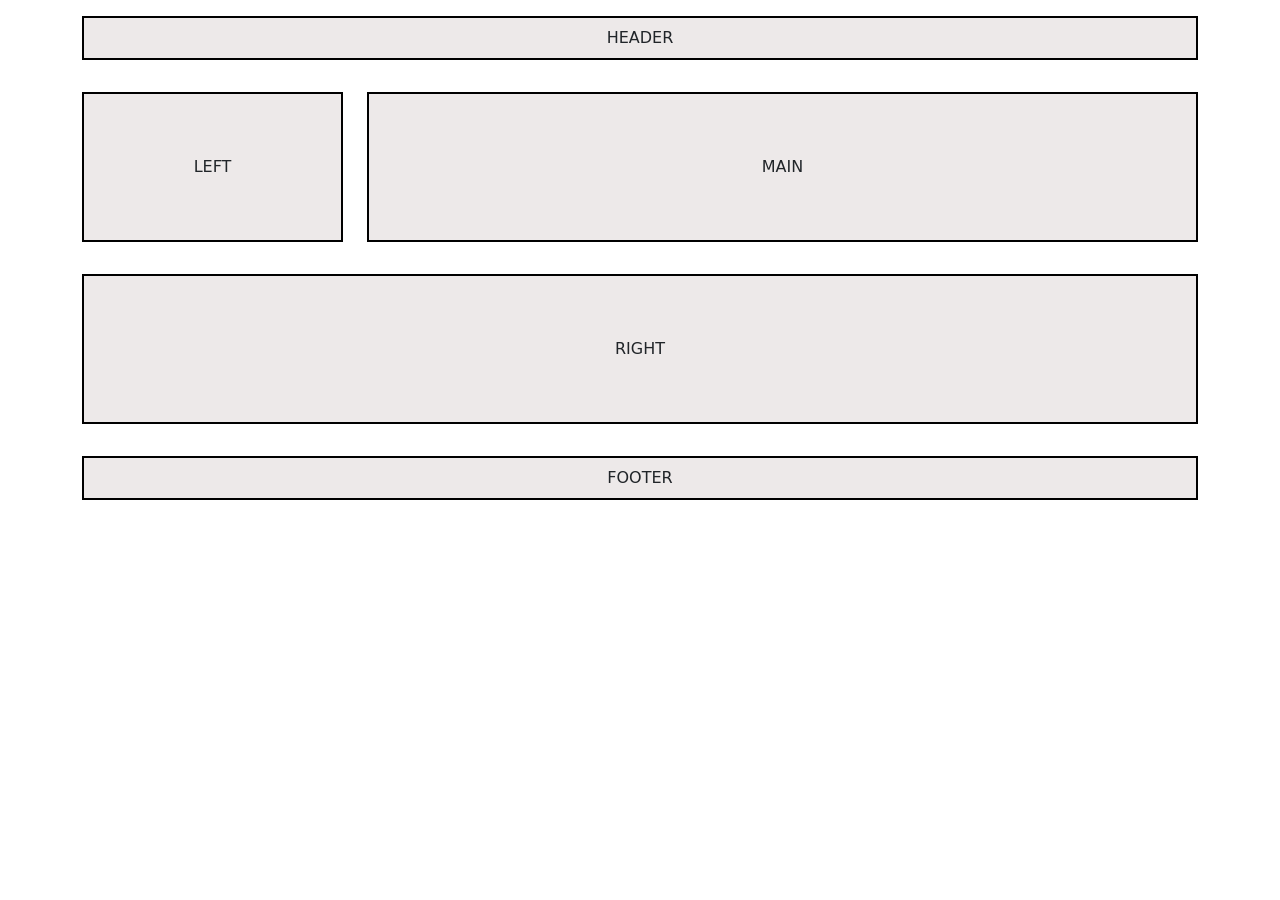
==== index.html @ 43c24594 "сделали сетку" ====
<!DOCTYPE html>
<html lang="en">
  <head>
    <meta charset="utf-8" />
    <meta name="viewport" content="width=device-width, initial-scale=1" />
    <title>Bootstrap demo</title>
    <link
      href="https://cdn.jsdelivr.net/npm/bootstrap@5.3.3/dist/css/bootstrap.min.css"
      rel="stylesheet"
      integrity="sha384-QWTKZyjpPEjISv5WaRU9OFeRpok6YctnYmDr5pNlyT2bRjXh0JMhjY6hW+ALEwIH"
      crossorigin="anonymous"
    />
    <link rel="stylesheet" href="./style.css" />
  </head>
  <body>
    <div class="container">
      <div class="row">
        <div class="col"><span>HEADER</span></div>
      </div>

      <div class="row">
        <div class="col-xxl-8 col-xl-9">
          <span style="height: 150px">MAIN</span>
        </div>
        <div class="col-xxl-2 col-xl-3 col-lg-6 order-xl-first">
          <span style="min-height: 150px">LEFT</span>
        </div>
        <div class="col-xxl-2 col-xl-12 col-lg-6">
          <span style="height: 150px">RIGHT</span>
        </div>
      </div>

      <div class="row">
        <div class="col"><span>FOOTER</span></div>
      </div>
    </div>

    <script
      src="https://cdn.jsdelivr.net/npm/bootstrap@5.3.3/dist/js/bootstrap.bundle.min.js"
      integrity="sha384-YvpcrYf0tY3lHB60NNkmXc5s9fDVZLESaAA55NDzOxhy9GkcIdslK1eN7N6jIeHz"
      crossorigin="anonymous"
    ></script>
    <script
      src="https://cdn.jsdelivr.net/npm/@popperjs/core@2.11.8/dist/umd/popper.min.js"
      integrity="sha384-I7E8VVD/ismYTF4hNIPjVp/Zjvgyol6VFvRkX/vR+Vc4jQkC+hVqc2pM8ODewa9r"
      crossorigin="anonymous"
    ></script>
    <script
      src="https://cdn.jsdelivr.net/npm/bootstrap@5.3.3/dist/js/bootstrap.min.js"
      integrity="sha384-0pUGZvbkm6XF6gxjEnlmuGrJXVbNuzT9qBBavbLwCsOGabYfZo0T0to5eqruptLy"
      crossorigin="anonymous"
    ></script>
  </body>
</html>
---- style.css ----
div > span{
  display: flex;
  justify-content: center;
  align-items: center;
  text-align: center;
  font-weight: 500;
  margin: 1em 0;
  padding: 0.5em 1em;
  border: 2px solid black;
  background-color: rgba(237, 233, 233, 0.993);
}
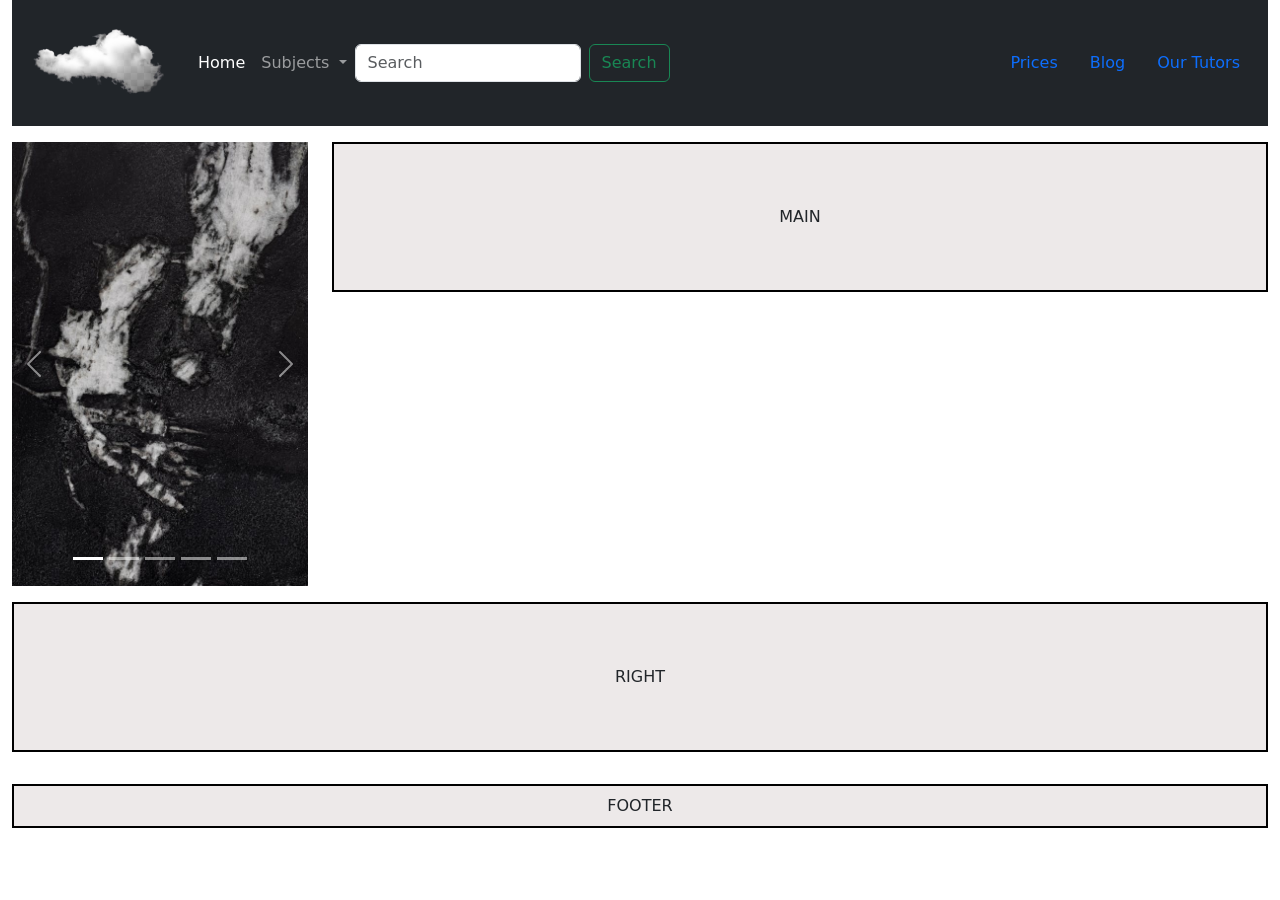
==== commit 281b8522: "доделали слайды" ====
--- a/index.html
+++ b/index.html
@@ -10,22 +10,203 @@
       integrity="sha384-QWTKZyjpPEjISv5WaRU9OFeRpok6YctnYmDr5pNlyT2bRjXh0JMhjY6hW+ALEwIH"
       crossorigin="anonymous"
     />
-    <link rel="stylesheet" href="./style.css" />
+    <link rel="stylesheet" href="./assets/css/style.css" />
   </head>
   <body>
-    <div class="container">
+    <div class="container-fluid">
       <div class="row">
-        <div class="col"><span>HEADER</span></div>
+        <div class="col">
+          <!-- left menu -->
+          <nav class="navbar navbar-expand-lg navbar-dark bg-dark">
+            <div class="container-fluid d-flex justify-content-between">
+              <a class="navbar-brand" href="#">
+                <img
+                  src="./assets/images/sky-logo-removebg-preview.png"
+                  alt="logo"
+                  width="150"
+                  height="100"
+                />
+              </a>
+              <button
+                class="navbar-toggler"
+                type="button"
+                data-bs-toggle="collapse"
+                data-bs-target="#navbarSupportedContent"
+                aria-controls="navbarSupportedContent"
+                aria-expanded="false"
+                aria-label="Toggle navigation"
+              >
+                <span class="navbar-toggler-icon"></span>
+              </button>
+              <div class="collapse navbar-collapse" id="navbarSupportedContent">
+                <ul class="navbar-nav">
+                  <li class="nav-item">
+                    <a class="nav-link active" aria-current="page" href="#"
+                      >Home</a
+                    >
+                  </li>
+                  <li class="nav-item dropdown">
+                    <a
+                      class="nav-link dropdown-toggle"
+                      href="#"
+                      role="button"
+                      data-bs-toggle="dropdown"
+                      aria-expanded="false"
+                    >
+                      Subjects
+                    </a>
+                    <ul class="dropdown-menu">
+                      <li><a class="dropdown-item" href="#">English</a></li>
+                      <li><a class="dropdown-item" href="#">German</a></li>
+                      <li><hr class="dropdown-divider" /></li>
+                      <li>
+                        <a class="dropdown-item" href="#"
+                          >Something else here</a
+                        >
+                      </li>
+                    </ul>
+                  </li>
+                </ul>
+
+                <form class="d-flex me-auto" role="search">
+                  <input
+                    class="form-control me-2"
+                    type="search"
+                    placeholder="Search"
+                    aria-label="Search"
+                  />
+                  <button class="btn btn-outline-success" type="submit">
+                    Search
+                  </button>
+
+                  <!-- right menu -->
+                </form>
+              </div>
+              <ul class="nav justify-content-end">
+                <li class="nav-item">
+                  <a class="nav-link active" aria-current="page" href="#"
+                    >Prices</a
+                  >
+                </li>
+                <li class="nav-item">
+                  <a class="nav-link" href="#">Blog</a>
+                </li>
+                <li class="nav-item">
+                  <a class="nav-link" href="#">Our Tutors</a>
+                </li>
+              </ul>
+            </div>
+          </nav>
+        </div>
       </div>
 
       <div class="row">
-        <div class="col-xxl-8 col-xl-9">
+        <div class="col-xxl-6 col-xl-9">
           <span style="height: 150px">MAIN</span>
         </div>
-        <div class="col-xxl-2 col-xl-3 col-lg-6 order-xl-first">
-          <span style="min-height: 150px">LEFT</span>
-        </div>
-        <div class="col-xxl-2 col-xl-12 col-lg-6">
+
+        <!-- courusel -->
+        <div class="col-xxl-3 col-xl-3 col-lg-6 order-xl-first mt-3">
+          <div id="carouselExampleIndicators" class="carousel slide">
+            <div class="carousel-indicators">
+              <button
+                type="button"
+                data-bs-target="#carouselExampleIndicators"
+                data-bs-slide-to="0"
+                class="active"
+                aria-current="true"
+                aria-label="Slide 1"
+              ></button>
+              <button
+                type="button"
+                data-bs-target="#carouselExampleIndicators"
+                data-bs-slide-to="1"
+                aria-label="Slide 2"
+              ></button>
+              <button
+                type="button"
+                data-bs-target="#carouselExampleIndicators"
+                data-bs-slide-to="2"
+                aria-label="Slide 3"
+              ></button>
+              <button
+                type="button"
+                data-bs-target="#carouselExampleIndicators"
+                data-bs-slide-to="3"
+                aria-label="Slide 4"
+              ></button>
+              <button
+                type="button"
+                data-bs-target="#carouselExampleIndicators"
+                data-bs-slide-to="4"
+                aria-label="Slide 5"
+              ></button>
+            </div>
+            <div class="carousel-inner">
+              <div class="carousel-item active">
+                <img
+                  src="./assets/images/pexels-photo-new-1-1.jpeg"
+                  class="d-block w-100"
+                  alt="land"
+                />
+              </div>
+              <div class="carousel-item">
+                <img
+                  src="./assets/images/pexels-photo-new-2.jpeg"
+                  class="d-block w-100"
+                  alt="black_car"
+                />
+              </div>
+              <div class="carousel-item">
+                <img
+                  src="./assets/images/pexels-photo-new-3.jpeg"
+                  class="d-block w-100"
+                  alt="house"
+                />
+              </div>
+              <div class="carousel-item">
+                <img
+                  src="./assets/images/pexels-photo-new-4.jpeg"
+                  class="d-block w-100"
+                  alt="cactus"
+                />
+              </div>
+              <div class="carousel-item">
+                <img
+                  src="./assets/images/pexels-photo-new-5.webp"
+                  class="d-block w-100"
+                  alt="construction"
+                />
+              </div>
+            </div>
+            <button
+              class="carousel-control-prev"
+              type="button"
+              data-bs-target="#carouselExampleIndicators"
+              data-bs-slide="prev"
+            >
+              <span
+                class="carousel-control-prev-icon"
+                aria-hidden="true"
+              ></span>
+              <span class="visually-hidden">Previous</span>
+            </button>
+            <button
+              class="carousel-control-next"
+              type="button"
+              data-bs-target="#carouselExampleIndicators"
+              data-bs-slide="next"
+            >
+              <span
+                class="carousel-control-next-icon"
+                aria-hidden="true"
+              ></span>
+              <span class="visually-hidden">Next</span>
+            </button>
+          </div>
+        </div>
+
+        <div class="col-xxl-3 col-xl-12 col-lg-6">
           <span style="height: 150px">RIGHT</span>
         </div>
       </div>
@@ -45,10 +226,5 @@
       integrity="sha384-I7E8VVD/ismYTF4hNIPjVp/Zjvgyol6VFvRkX/vR+Vc4jQkC+hVqc2pM8ODewa9r"
       crossorigin="anonymous"
     ></script>
-    <script
-      src="https://cdn.jsdelivr.net/npm/bootstrap@5.3.3/dist/js/bootstrap.min.js"
-      integrity="sha384-0pUGZvbkm6XF6gxjEnlmuGrJXVbNuzT9qBBavbLwCsOGabYfZo0T0to5eqruptLy"
-      crossorigin="anonymous"
-    ></script>
   </body>
 </html>
--- a/assets/css/style.css
+++ b/assets/css/style.css
@@ -0,0 +1,14 @@
+*{
+  box-sizing: border-box;
+}
+div > span{
+  display: flex;
+  justify-content: center;
+  align-items: center;
+  text-align: center;
+  font-weight: 500;
+  margin: 1em 0;
+  padding: 0.5em 1em;
+  border: 2px solid black;
+  background-color: rgba(237, 233, 233, 0.993);
+}
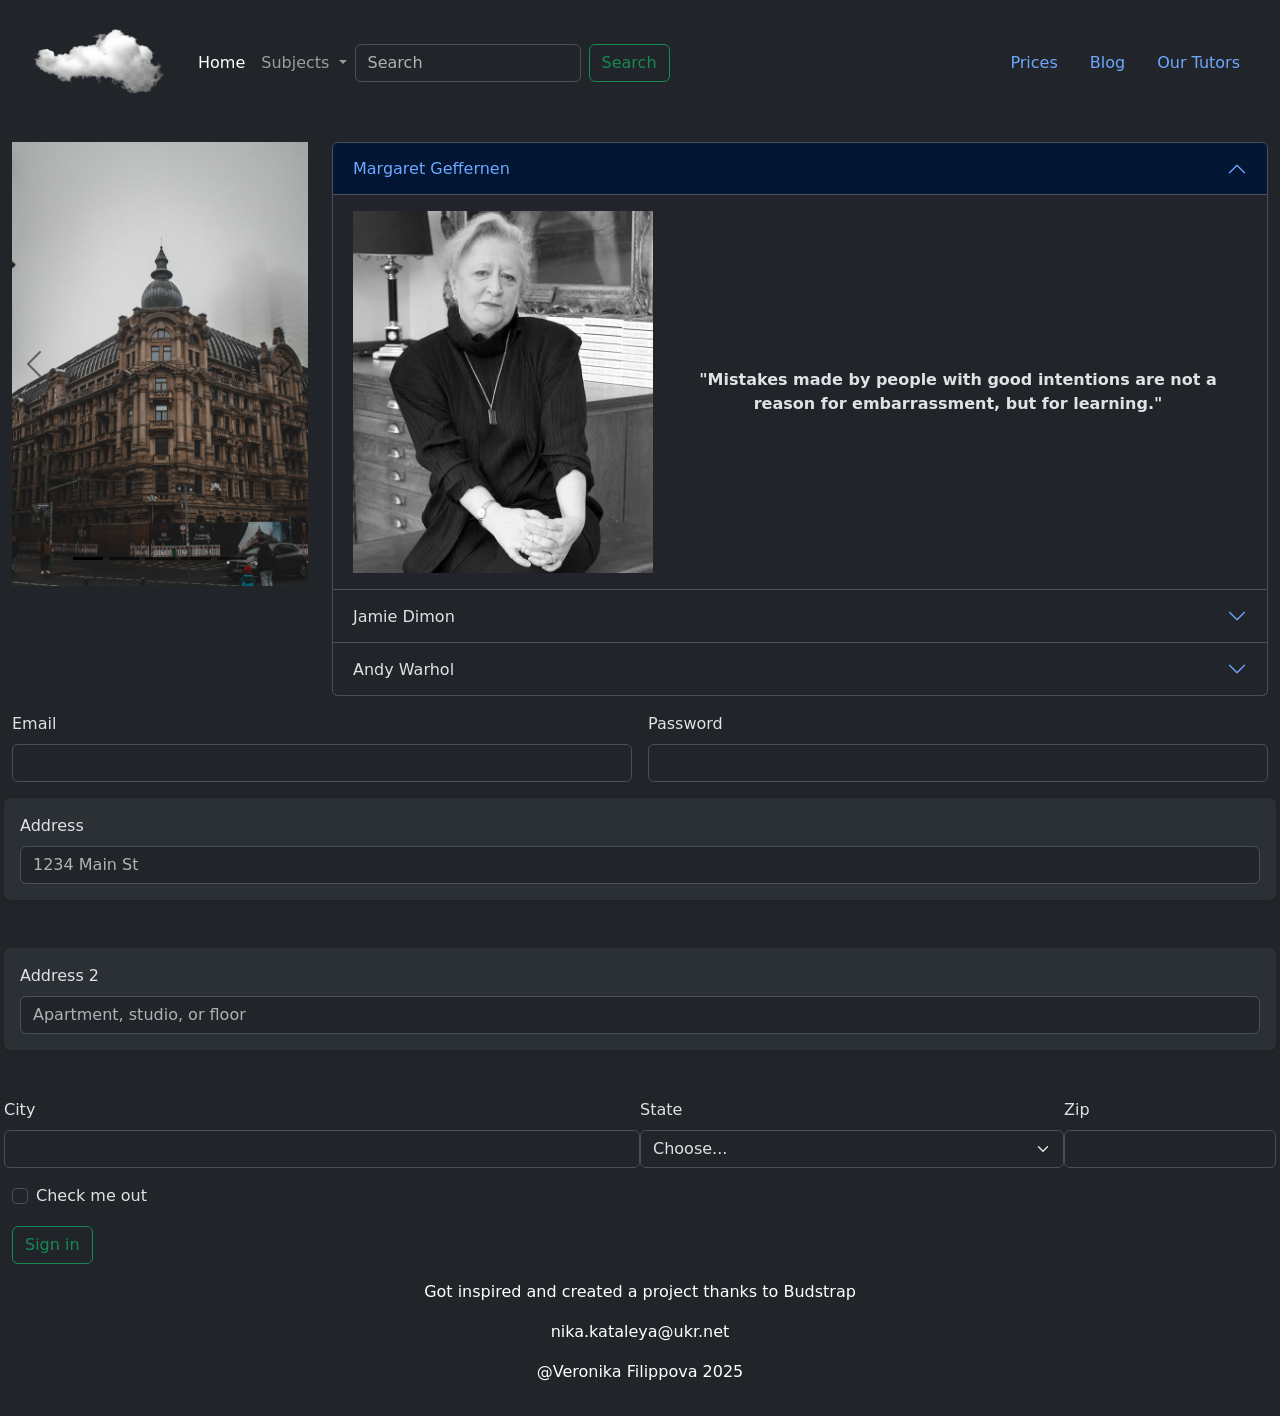
==== commit eb13d9ce: "доделали футер" ====
--- a/index.html
+++ b/index.html
@@ -1,5 +1,5 @@
 <!DOCTYPE html>
-<html lang="en">
+<html lang="en" data-bs-theme="dark">
   <head>
     <meta charset="utf-8" />
     <meta name="viewport" content="width=device-width, initial-scale=1" />
@@ -99,10 +99,116 @@
           </nav>
         </div>
       </div>
-
+      <!-- main -->
       <div class="row">
-        <div class="col-xxl-6 col-xl-9">
-          <span style="height: 150px">MAIN</span>
+        <div class="col-xxl-6 col-xl-9 mt-3">
+          <div class="accordion" id="accordionPanelsStayOpenExample">
+            <div class="accordion-item">
+              <h2 class="accordion-header">
+                <button
+                  class="accordion-button"
+                  type="button"
+                  data-bs-toggle="collapse"
+                  data-bs-target="#panelsStayOpen-collapseOne"
+                  aria-expanded="true"
+                  aria-controls="panelsStayOpen-collapseOne"
+                >
+                  Margaret Geffernen
+                </button>
+              </h2>
+              <div
+                id="panelsStayOpen-collapseOne"
+                class="accordion-collapse collapse show"
+              >
+                <div
+                  class="accordion-body text-center d-flex align-items-center"
+                >
+                  <img
+                    class="img-fluid me-3"
+                    src="./assets/images/Margaret-Heffernan-1.webp"
+                    alt="Margaret Geffernen"
+                    class="d-block"
+                    width="300"
+                    height="350"
+                  />
+                  <strong
+                    >"Mistakes made by people with good intentions are not a
+                    reason for embarrassment, but for learning."</strong
+                  >
+                </div>
+              </div>
+            </div>
+            <div class="accordion-item">
+              <h2 class="accordion-header">
+                <button
+                  class="accordion-button collapsed"
+                  type="button"
+                  data-bs-toggle="collapse"
+                  data-bs-target="#panelsStayOpen-collapseTwo"
+                  aria-expanded="false"
+                  aria-controls="panelsStayOpen-collapseTwo"
+                >
+                  Jamie Dimon
+                </button>
+              </h2>
+              <div
+                id="panelsStayOpen-collapseTwo"
+                class="accordion-collapse collapse"
+              >
+                <div
+                  class="accordion-body text-center d-flex align-items-center"
+                >
+                  <img
+                    class="img-fluid me-3"
+                    src="./assets/images/headshot_jamiedimon.jpg"
+                    alt="Jamie Dimon"
+                    class="d-block"
+                  />
+                  <strong
+                    >"Failures are bound to happen, and how you deal with them
+                    will be the biggest indicator of whether you
+                    succeed."</strong
+                  >
+                </div>
+              </div>
+            </div>
+            <div class="accordion-item text-center">
+              <h2 class="accordion-header">
+                <button
+                  class="accordion-button collapsed"
+                  type="button"
+                  data-bs-toggle="collapse"
+                  data-bs-target="#panelsStayOpen-collapseThree"
+                  aria-expanded="false"
+                  aria-controls="panelsStayOpen-collapseThree"
+                >
+                  Andy Warhol
+                </button>
+              </h2>
+              <div
+                id="panelsStayOpen-collapseThree"
+                class="accordion-collapse collapse"
+              >
+                <div
+                  class="accordion-body text-center d-flex align-items-center"
+                >
+                  <img
+                    class="img-fluid me-3"
+                    src="./assets/images/endy.jpg"
+                    alt="Andy Warhol"
+                    width="300"
+                    height="400"
+                    class="d-block"
+                  />
+                  <strong
+                    >"Sometimes people let the same problems ruin their lives,
+                    and yet they can simply say: “So what.” This is one of my
+                    favorite sayings: “So what?”"</strong
+                  >
+                </div>
+              </div>
+            </div>
+          </div>
         </div>
 
         <!-- courusel -->
@@ -145,21 +251,21 @@
             <div class="carousel-inner">
               <div class="carousel-item active">
                 <img
+                  src="./assets/images/pexels-photo-new-3.jpeg"
+                  class="d-block w-100"
+                  alt="land"
+                />
+              </div>
+              <div class="carousel-item">
+                <img
+                  src="./assets/images/pexels-photo-new-2.jpeg"
+                  class="d-block w-100"
+                  alt="black_car"
+                />
+              </div>
+              <div class="carousel-item">
+                <img
                   src="./assets/images/pexels-photo-new-1-1.jpeg"
-                  class="d-block w-100"
-                  alt="land"
-                />
-              </div>
-              <div class="carousel-item">
-                <img
-                  src="./assets/images/pexels-photo-new-2.jpeg"
-                  class="d-block w-100"
-                  alt="black_car"
-                />
-              </div>
-              <div class="carousel-item">
-                <img
-                  src="./assets/images/pexels-photo-new-3.jpeg"
                   class="d-block w-100"
                   alt="house"
                 />
@@ -206,14 +312,77 @@
           </div>
         </div>
 
-        <div class="col-xxl-3 col-xl-12 col-lg-6">
-          <span style="height: 150px">RIGHT</span>
+        <!-- form -->
+        <div class="col-xxl-3 col-xl-12 col-lg-6 mt-3">
+          <form class="row g-3">
+            <div class="col-md-6">
+              <label for="inputEmail4" class="form-label">Email</label>
+              <input type="email" class="form-control" id="inputEmail4" />
+            </div>
+            <div class="col-md-6">
+              <label for="inputPassword4" class="form-label">Password</label>
+              <input type="password" class="form-control" id="inputPassword4" />
+            </div>
+            <div class="col-12 shadow-sm p-3 mb-5 bg-body-tertiary rounded">
+              <label for="inputAddress" class="form-label">Address</label>
+              <input
+                type="text"
+                class="form-control"
+                id="inputAddress"
+                placeholder="1234 Main St"
+              />
+            </div>
+            <div class="col-12 shadow-sm p-3 mb-5 bg-body-tertiary rounded g-0">
+              <label for="inputAddress2" class="form-label">Address 2</label>
+              <input
+                type="text"
+                class="form-control"
+                id="inputAddress2"
+                placeholder="Apartment, studio, or floor"
+              />
+            </div>
+            <div class="col-md-6 g-0">
+              <label for="inputCity" class="form-label">City</label>
+              <input type="text" class="form-control" id="inputCity" />
+            </div>
+            <div class="col-md-4 g-0">
+              <label for="inputState" class="form-label">State</label>
+              <select id="inputState" class="form-select">
+                <option selected>Choose...</option>
+                <option>...</option>
+              </select>
+            </div>
+            <div class="col-md-2 g-0">
+              <label for="inputZip" class="form-label">Zip</label>
+              <input type="text" class="form-control" id="inputZip" />
+            </div>
+            <div class="col-12">
+              <div class="form-check">
+                <input
+                  class="form-check-input"
+                  type="checkbox"
+                  id="gridCheck"
+                />
+                <label class="form-check-label" for="gridCheck">
+                  Check me out
+                </label>
+              </div>
+            </div>
+            <div class="col-12">
+              <button type="submit" class="btn btn-outline-success">
+                Sign in
+              </button>
+            </div>
+          </form>
         </div>
       </div>
 
-      <div class="row">
-        <div class="col"><span>FOOTER</span></div>
-      </div>
+      <!-- footer -->
+      <footer class="row bg-dark text-white text-center py-3">
+        <p>Got inspired and created a project thanks to Budstrap</p>
+        <p>nika.kataleya@ukr.net</p>
+        <p>@Veronika Filippova 2025</p>
+      </footer>
     </div>
 
     <script
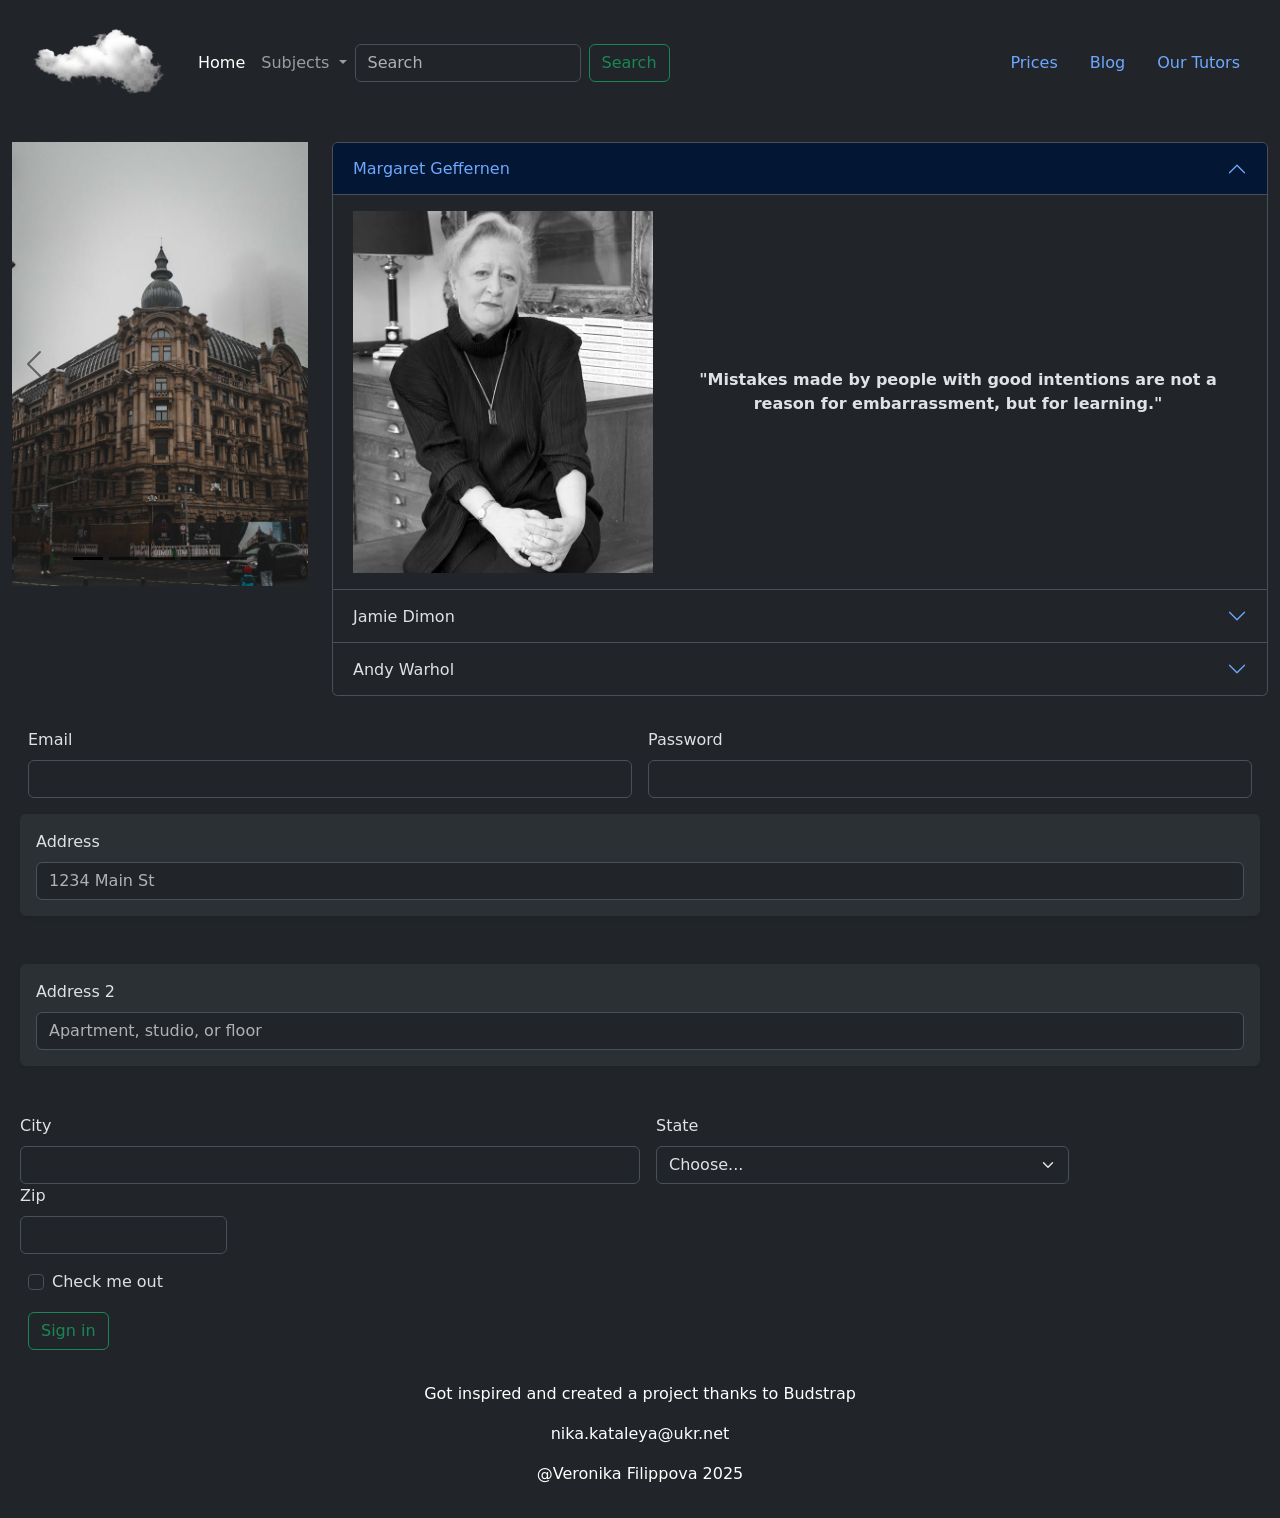
==== commit 04035104: "исправили симматические теги" ====
--- a/index.html
+++ b/index.html
@@ -18,7 +18,7 @@
         <div class="col">
           <!-- left menu -->
           <nav class="navbar navbar-expand-lg navbar-dark bg-dark">
-            <div class="container-fluid d-flex justify-content-between">
+            <header class="container-fluid d-flex justify-content-between">
               <a class="navbar-brand" href="#">
                 <img
                   src="./assets/images/sky-logo-removebg-preview.png"
@@ -95,12 +95,12 @@
                   <a class="nav-link" href="#">Our Tutors</a>
                 </li>
               </ul>
-            </div>
+            </header>
           </nav>
         </div>
       </div>
       <!-- main -->
-      <div class="row">
+      <main class="row">
         <div class="col-xxl-6 col-xl-9 mt-3">
           <div class="accordion" id="accordionPanelsStayOpenExample">
             <div class="accordion-item">
@@ -121,13 +121,12 @@
                 class="accordion-collapse collapse show"
               >
                 <div
-                  class="accordion-body text-center d-flex align-items-center"
+                  class="accordion-body text-center d-flex flex-column flex-md-row align-items-center"
                 >
                   <img
-                    class="img-fluid me-3"
+                    class="img-fluid d-block me-3"
                     src="./assets/images/Margaret-Heffernan-1.webp"
                     alt="Margaret Geffernen"
-                    class="d-block"
                     width="300"
                     height="350"
                   />
@@ -156,13 +155,12 @@
                 class="accordion-collapse collapse"
               >
                 <div
-                  class="accordion-body text-center d-flex align-items-center"
+                  class="accordion-body text-center d-flex flex-column flex-md-row align-items-center"
                 >
                   <img
-                    class="img-fluid me-3"
+                    class="img-fluid d-block me-3"
                     src="./assets/images/headshot_jamiedimon.jpg"
                     alt="Jamie Dimon"
-                    class="d-block"
                   />
                   <strong
                     >"Failures are bound to happen, and how you deal with them
@@ -190,15 +188,14 @@
                 class="accordion-collapse collapse"
               >
                 <div
-                  class="accordion-body text-center d-flex align-items-center"
+                  class="accordion-body text-center d-flex flex-column flex-md-row align-items-center"
                 >
                   <img
-                    class="img-fluid me-3"
+                    class="img-fluid d-block me-3"
                     src="./assets/images/endy.jpg"
                     alt="Andy Warhol"
                     width="300"
                     height="400"
-                    class="d-block"
                   />
                   <strong
                     >"Sometimes people let the same problems ruin their lives,
@@ -314,7 +311,7 @@
 
         <!-- form -->
         <div class="col-xxl-3 col-xl-12 col-lg-6 mt-3">
-          <form class="row g-3">
+          <form class="row g-3 p-3">
             <div class="col-md-6">
               <label for="inputEmail4" class="form-label">Email</label>
               <input type="email" class="form-control" id="inputEmail4" />
@@ -341,11 +338,11 @@
                 placeholder="Apartment, studio, or floor"
               />
             </div>
-            <div class="col-md-6 g-0">
+            <div class="col-md-6 g-0 me-3">
               <label for="inputCity" class="form-label">City</label>
               <input type="text" class="form-control" id="inputCity" />
             </div>
-            <div class="col-md-4 g-0">
+            <div class="col-md-4 g-0 me-3">
               <label for="inputState" class="form-label">State</label>
               <select id="inputState" class="form-select">
                 <option selected>Choose...</option>
@@ -375,7 +372,7 @@
             </div>
           </form>
         </div>
-      </div>
+      </main>
 
       <!-- footer -->
       <footer class="row bg-dark text-white text-center py-3">
--- a/assets/css/style.css
+++ b/assets/css/style.css
@@ -1,7 +1,7 @@
-*{
+* {
   box-sizing: border-box;
 }
-div > span{
+div > span {
   display: flex;
   justify-content: center;
   align-items: center;
@@ -11,4 +11,4 @@
   padding: 0.5em 1em;
   border: 2px solid black;
   background-color: rgba(237, 233, 233, 0.993);
-}+}
